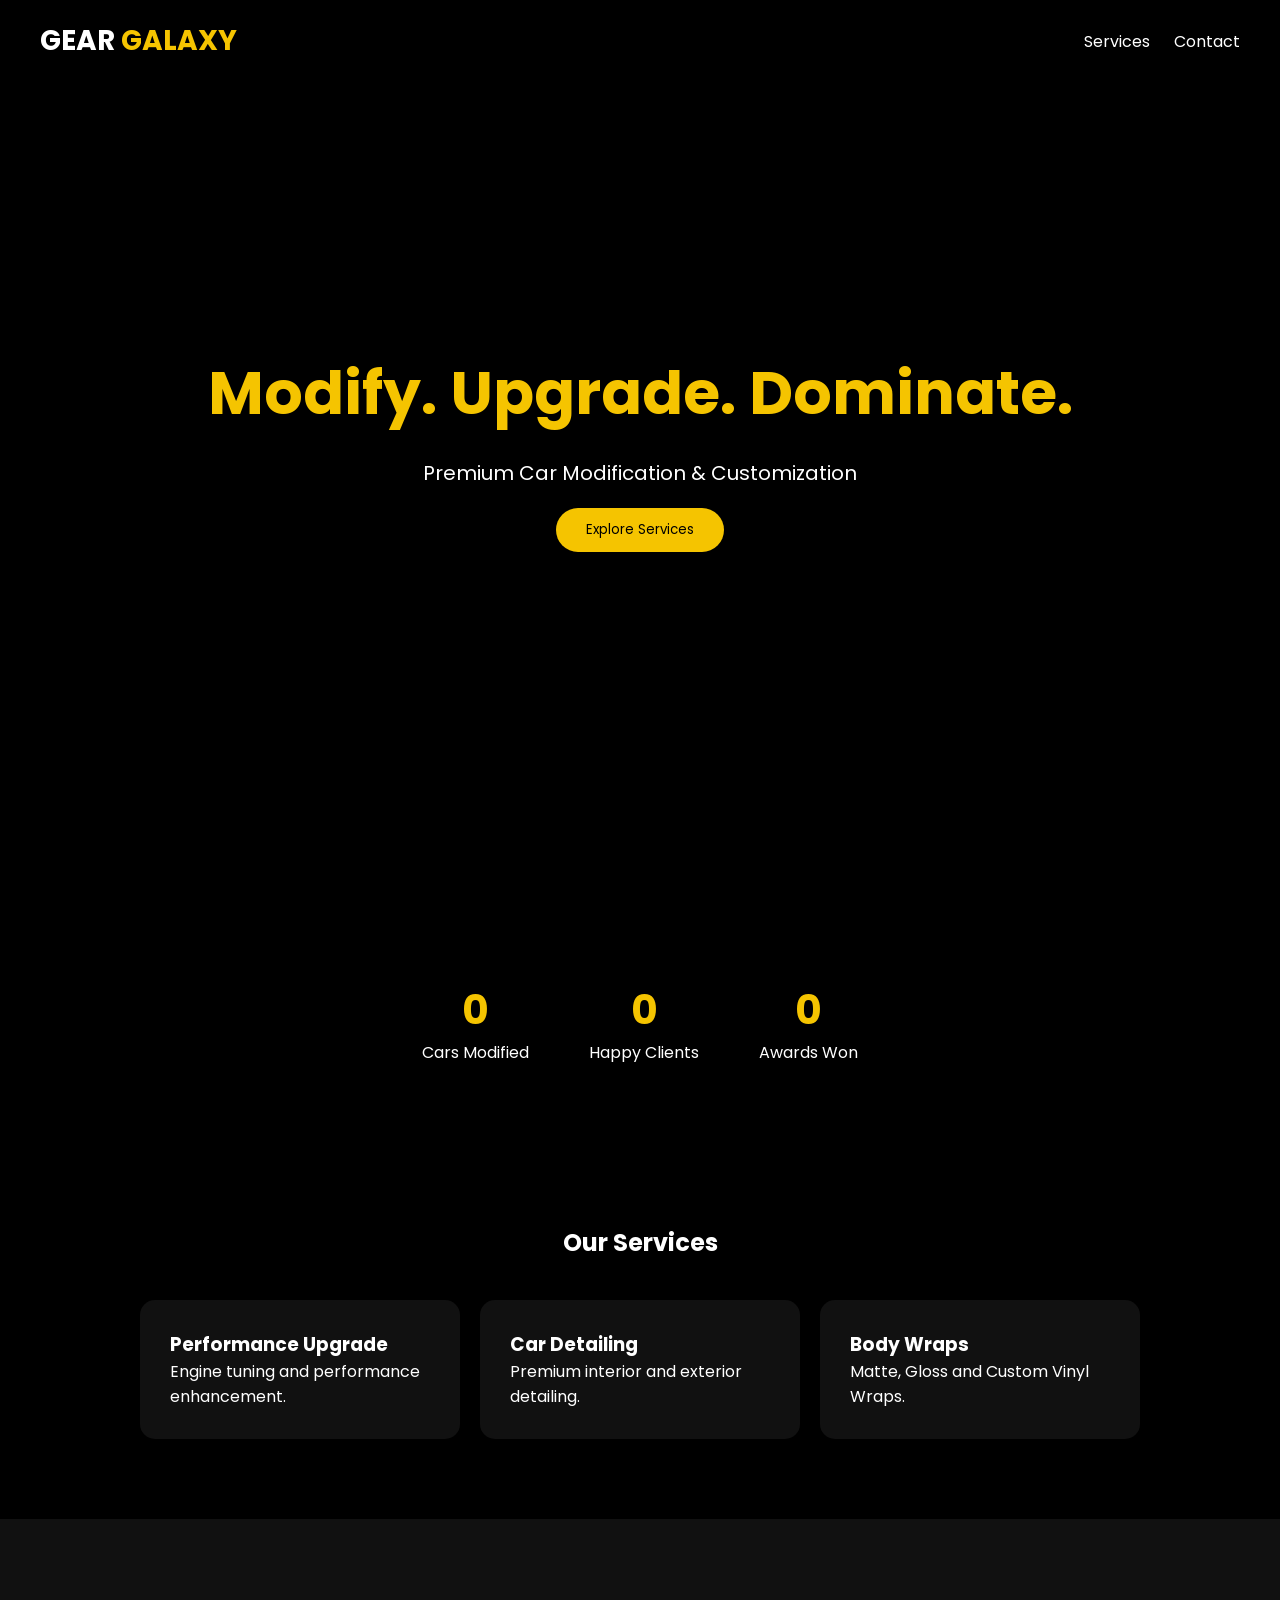
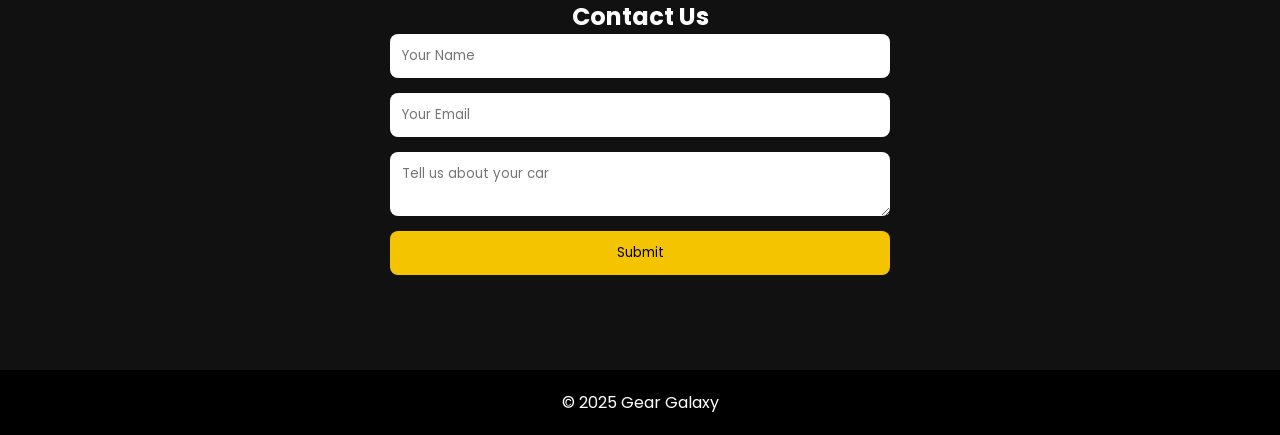
==== index.html @ 4fc6a2a3 "Rename Gear Galaxy.html to index.html" ====
<!DOCTYPE html>
<html lang="en">
<head>
<meta charset="UTF-8">
<meta name="viewport" content="width=device-width, initial-scale=1.0">
<title>Gear Galaxy</title>

<link href="https://fonts.googleapis.com/css2?family=Poppins:wght@300;400;600;700&display=swap" rel="stylesheet">
<link rel="stylesheet" href="style.css">
</head>

<body>

<header>
    <div class="logo">GEAR <span>GALAXY</span></div>

    <nav>
        <a href="#services">Services</a>
        <a href="#contact">Contact</a>
    </nav>
</header>

<section class="hero">
    <div class="hero-content">
        <h1>Modify. Upgrade. Dominate.</h1>
        <p>Premium Car Modification & Customization</p>
        <button onclick="scrollToServices()">Explore Services</button>
    </div>
</section>

<section class="stats">
    <div class="stat-box">
        <h2 class="counter" data-target="500">0</h2>
        <p>Cars Modified</p>
    </div>

    <div class="stat-box">
        <h2 class="counter" data-target="300">0</h2>
        <p>Happy Clients</p>
    </div>

    <div class="stat-box">
        <h2 class="counter" data-target="50">0</h2>
        <p>Awards Won</p>
    </div>
</section>

<section id="services" class="section">
    <h2>Our Services</h2>

    <div class="services">

        <div class="card">
            <h3>Performance Upgrade</h3>
            <p>Engine tuning and performance enhancement.</p>
        </div>

        <div class="card">
            <h3>Car Detailing</h3>
            <p>Premium interior and exterior detailing.</p>
        </div>

        <div class="card">
            <h3>Body Wraps</h3>
            <p>Matte, Gloss and Custom Vinyl Wraps.</p>
        </div>

    </div>
</section>

<section id="contact" class="contact">
    <h2>Contact Us</h2>

    <form id="contactForm">
        <input type="text" placeholder="Your Name" required>
        <input type="email" placeholder="Your Email" required>
        <textarea placeholder="Tell us about your car"></textarea>
        <button type="submit">Submit</button>
    </form>

    <p id="successMsg"></p>
</section>

<footer>
    © 2025 Gear Galaxy
</footer>

<script src="script.js"></script>

</body>
</html>
---- style.css ----
*{
margin:0;
padding:0;
box-sizing:border-box;
font-family:Poppins,sans-serif;
}

body{
background:#000;
color:white;
}

header{
position:fixed;
top:0;
width:100%;
display:flex;
justify-content:space-between;
align-items:center;
padding:20px 40px;
background:#000;
z-index:1000;
}

.logo{
font-size:28px;
font-weight:bold;
}

.logo span{
color:#f5c400;
}

nav a{
color:white;
text-decoration:none;
margin-left:20px;
}

.hero{
height:100vh;
display:flex;
justify-content:center;
align-items:center;
text-align:center;
background:linear-gradient(rgba(0,0,0,.6),rgba(0,0,0,.8)),
url("https://images.unsplash.com/photo-1503376780353-7e6692767b70");
background-size:cover;
background-position:center;
}

.hero h1{
font-size:60px;
color:#f5c400;
}

.hero p{
margin:20px 0;
font-size:20px;
}

.hero button{
padding:12px 30px;
border:none;
border-radius:30px;
background:#f5c400;
cursor:pointer;
}

.stats{
display:flex;
justify-content:center;
gap:60px;
padding:80px 20px;
text-align:center;
flex-wrap:wrap;
}

.stat-box h2{
font-size:40px;
color:#f5c400;
}

.section{
padding:80px 20px;
}

.section h2{
text-align:center;
margin-bottom:40px;
}

.services{
display:grid;
grid-template-columns:repeat(auto-fit,minmax(250px,1fr));
gap:20px;
max-width:1000px;
margin:auto;
}

.card{
background:#111;
padding:30px;
border-radius:15px;
transition:.3s;
}

.card:hover{
transform:translateY(-10px);
box-shadow:0 0 20px #f5c400;
}

.contact{
padding:80px 20px;
text-align:center;
background:#111;
}

#contactForm{
max-width:500px;
margin:auto;
display:flex;
flex-direction:column;
gap:15px;
}

#contactForm input,
#contactForm textarea{
padding:12px;
border:none;
border-radius:8px;
}

#contactForm button{
padding:12px;
background:#f5c400;
border:none;
border-radius:8px;
cursor:pointer;
}

footer{
text-align:center;
padding:20px;
}

#successMsg{
color:lime;
margin-top:15px;
}
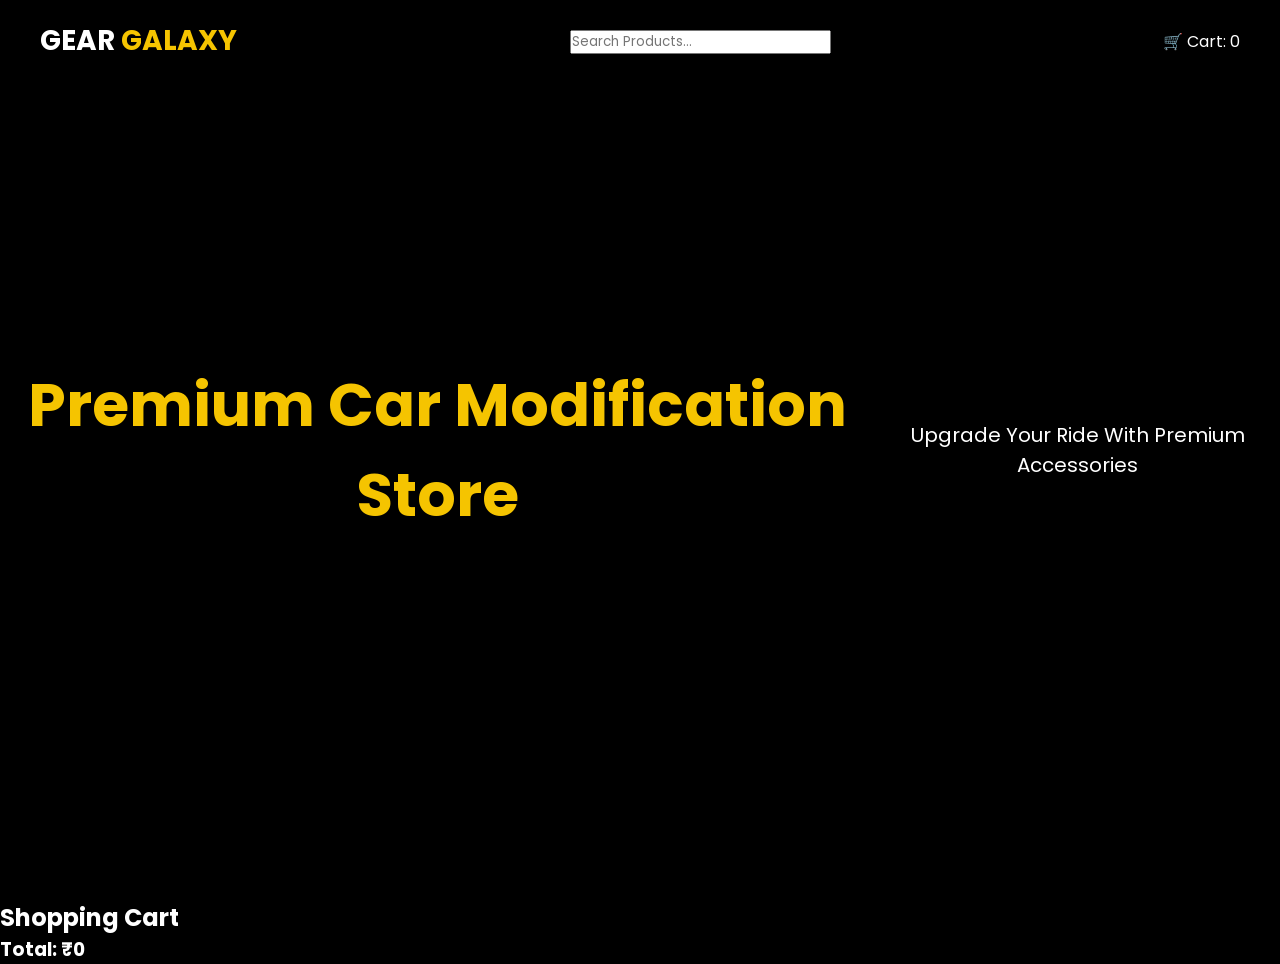
==== commit 5ed1c207: "Update index.html" ====
--- a/index.html
+++ b/index.html
@@ -3,87 +3,52 @@
 <head>
 <meta charset="UTF-8">
 <meta name="viewport" content="width=device-width, initial-scale=1.0">
-<title>Gear Galaxy</title>
+<title>Gear Galaxy Store</title>
 
-<link href="https://fonts.googleapis.com/css2?family=Poppins:wght@300;400;600;700&display=swap" rel="stylesheet">
 <link rel="stylesheet" href="style.css">
+
+<link href="https://fonts.googleapis.com/css2?family=Poppins:wght@300;400;500;600;700&display=swap" rel="stylesheet">
 </head>
 
 <body>
 
 <header>
-    <div class="logo">GEAR <span>GALAXY</span></div>
 
-    <nav>
-        <a href="#services">Services</a>
-        <a href="#contact">Contact</a>
-    </nav>
+<div class="logo">
+GEAR <span>GALAXY</span>
+</div>
+
+<div class="search-box">
+<input type="text" id="search" placeholder="Search Products...">
+</div>
+
+<div class="cart">
+🛒 Cart: <span id="cart-count">0</span>
+</div>
+
 </header>
 
 <section class="hero">
-    <div class="hero-content">
-        <h1>Modify. Upgrade. Dominate.</h1>
-        <p>Premium Car Modification & Customization</p>
-        <button onclick="scrollToServices()">Explore Services</button>
-    </div>
+
+<h1>Premium Car Modification Store</h1>
+
+<p>Upgrade Your Ride With Premium Accessories</p>
+
 </section>
 
-<section class="stats">
-    <div class="stat-box">
-        <h2 class="counter" data-target="500">0</h2>
-        <p>Cars Modified</p>
-    </div>
+<section class="products" id="product-container">
 
-    <div class="stat-box">
-        <h2 class="counter" data-target="300">0</h2>
-        <p>Happy Clients</p>
-    </div>
-
-    <div class="stat-box">
-        <h2 class="counter" data-target="50">0</h2>
-        <p>Awards Won</p>
-    </div>
 </section>
 
-<section id="services" class="section">
-    <h2>Our Services</h2>
+<section class="cart-section">
 
-    <div class="services">
+<h2>Shopping Cart</h2>
 
-        <div class="card">
-            <h3>Performance Upgrade</h3>
-            <p>Engine tuning and performance enhancement.</p>
-        </div>
+<div id="cart-items"></div>
 
-        <div class="card">
-            <h3>Car Detailing</h3>
-            <p>Premium interior and exterior detailing.</p>
-        </div>
+<h3>Total: ₹<span id="total">0</span></h3>
 
-        <div class="card">
-            <h3>Body Wraps</h3>
-            <p>Matte, Gloss and Custom Vinyl Wraps.</p>
-        </div>
-
-    </div>
 </section>
-
-<section id="contact" class="contact">
-    <h2>Contact Us</h2>
-
-    <form id="contactForm">
-        <input type="text" placeholder="Your Name" required>
-        <input type="email" placeholder="Your Email" required>
-        <textarea placeholder="Tell us about your car"></textarea>
-        <button type="submit">Submit</button>
-    </form>
-
-    <p id="successMsg"></p>
-</section>
-
-<footer>
-    © 2025 Gear Galaxy
-</footer>
 
 <script src="script.js"></script>
 
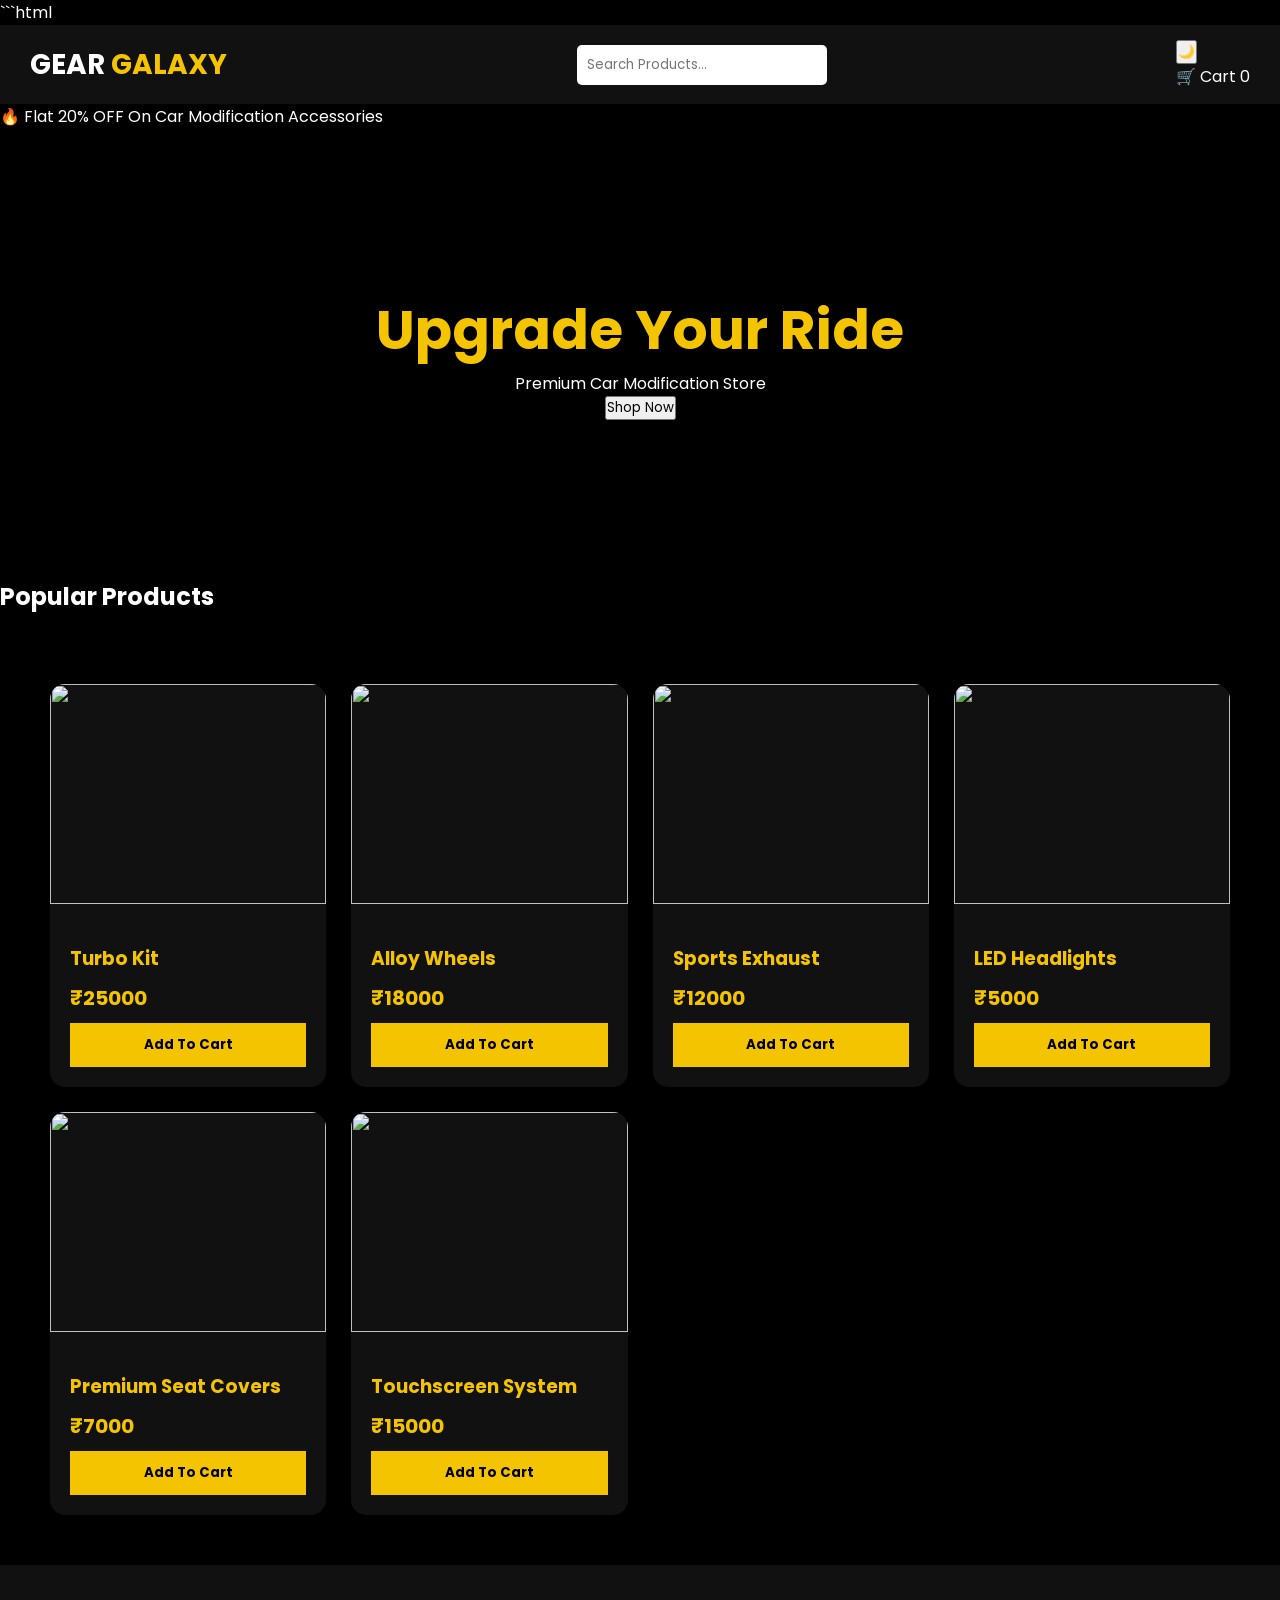
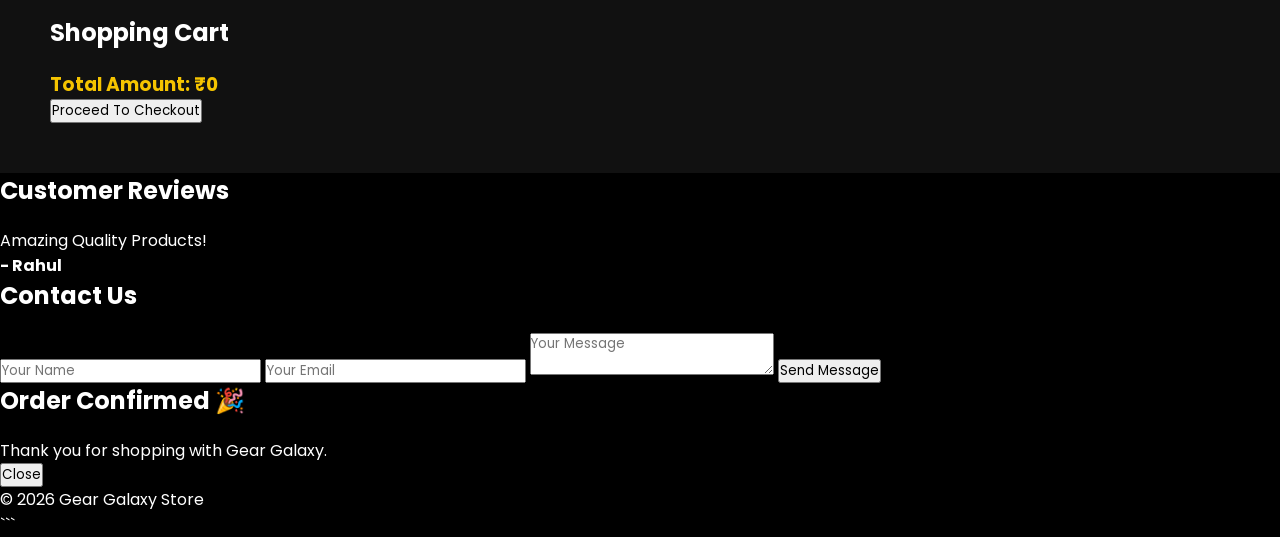
==== commit e034372c: "Update index.html" ====
--- a/index.html
+++ b/index.html
@@ -1,3 +1,4 @@
+```html
 <!DOCTYPE html>
 <html lang="en">
 <head>
@@ -12,6 +13,8 @@
 
 <body>
 
+<!-- HEADER -->
+
 <header>
 
 <div class="logo">
@@ -19,38 +22,193 @@
 </div>
 
 <div class="search-box">
-<input type="text" id="search" placeholder="Search Products...">
-</div>
-
-<div class="cart">
-🛒 Cart: <span id="cart-count">0</span>
+<input
+type="text"
+id="search"
+placeholder="Search Products...">
+</div>
+
+<div class="header-buttons">
+
+<button id="themeBtn">
+🌙
+</button>
+
+<div class="cart-icon">
+🛒 Cart
+<span id="cart-count">0</span>
+</div>
+
 </div>
 
 </header>
 
+<!-- OFFER BANNER -->
+
+<section class="offer-banner">
+
+🔥 Flat 20% OFF On Car Modification Accessories
+
+</section>
+
+<!-- HERO -->
+
 <section class="hero">
 
-<h1>Premium Car Modification Store</h1>
-
-<p>Upgrade Your Ride With Premium Accessories</p>
-
-</section>
-
-<section class="products" id="product-container">
-
-</section>
+<div class="hero-content">
+
+<h1>
+Upgrade Your Ride
+</h1>
+
+<p>
+Premium Car Modification Store
+</p>
+
+<button>
+Shop Now
+</button>
+
+</div>
+
+</section>
+
+<!-- PRODUCTS -->
+
+<section class="products-section">
+
+<h2>
+Popular Products
+</h2>
+
+<div
+class="products"
+id="product-container">
+
+</div>
+
+</section>
+
+<!-- CART -->
 
 <section class="cart-section">
 
-<h2>Shopping Cart</h2>
-
-<div id="cart-items"></div>
-
-<h3>Total: ₹<span id="total">0</span></h3>
-
-</section>
+<h2>
+Shopping Cart
+</h2>
+
+<div id="cart-items">
+
+</div>
+
+<div class="cart-summary">
+
+<h3>
+Total Amount:
+₹<span id="total">0</span>
+</h3>
+
+<button id="checkoutBtn">
+Proceed To Checkout
+</button>
+
+</div>
+
+</section>
+
+<!-- REVIEWS -->
+
+<section class="reviews">
+
+<h2>
+Customer Reviews
+</h2>
+
+<div class="review-box">
+
+<p id="reviewText">
+Amazing Quality Products!
+</p>
+
+<h4 id="reviewName">
+- Rahul
+</h4>
+
+</div>
+
+</section>
+
+<!-- CONTACT -->
+
+<section class="contact">
+
+<h2>
+Contact Us
+</h2>
+
+<form id="contactForm">
+
+<input
+type="text"
+placeholder="Your Name"
+required>
+
+<input
+type="email"
+placeholder="Your Email"
+required>
+
+<textarea
+placeholder="Your Message"
+required>
+</textarea>
+
+<button type="submit">
+Send Message
+</button>
+
+</form>
+
+<p id="successMsg"></p>
+
+</section>
+
+<!-- CHECKOUT MODAL -->
+
+<div
+class="modal"
+id="checkoutModal">
+
+<div class="modal-content">
+
+<h2>
+Order Confirmed 🎉
+</h2>
+
+<p>
+Thank you for shopping with Gear Galaxy.
+</p>
+
+<button id="closeModal">
+Close
+</button>
+
+</div>
+
+</div>
+
+<!-- FOOTER -->
+
+<footer>
+
+<p>
+© 2026 Gear Galaxy Store
+</p>
+
+</footer>
 
 <script src="script.js"></script>
 
 </body>
 </html>
+```
--- a/style.css
+++ b/style.css
@@ -11,15 +11,14 @@
 }
 
 header{
-position:fixed;
-top:0;
-width:100%;
+background:#111;
+padding:15px 30px;
 display:flex;
 justify-content:space-between;
 align-items:center;
-padding:20px 40px;
-background:#000;
-z-index:1000;
+position:sticky;
+top:0;
+z-index:100;
 }
 
 .logo{
@@ -31,78 +30,51 @@
 color:#f5c400;
 }
 
-nav a{
-color:white;
-text-decoration:none;
-margin-left:20px;
+.search-box input{
+padding:10px;
+width:250px;
+border:none;
+border-radius:5px;
+}
+
+.cart{
+font-size:18px;
+font-weight:bold;
 }
 
 .hero{
-height:100vh;
+height:50vh;
 display:flex;
+flex-direction:column;
 justify-content:center;
 align-items:center;
 text-align:center;
-background:linear-gradient(rgba(0,0,0,.6),rgba(0,0,0,.8)),
+
+background:
+linear-gradient(rgba(0,0,0,.6),rgba(0,0,0,.7)),
 url("https://images.unsplash.com/photo-1503376780353-7e6692767b70");
+
 background-size:cover;
 background-position:center;
 }
 
 .hero h1{
-font-size:60px;
+font-size:55px;
 color:#f5c400;
 }
 
-.hero p{
-margin:20px 0;
-font-size:20px;
-}
-
-.hero button{
-padding:12px 30px;
-border:none;
-border-radius:30px;
-background:#f5c400;
-cursor:pointer;
-}
-
-.stats{
-display:flex;
-justify-content:center;
-gap:60px;
-padding:80px 20px;
-text-align:center;
-flex-wrap:wrap;
-}
-
-.stat-box h2{
-font-size:40px;
-color:#f5c400;
-}
-
-.section{
-padding:80px 20px;
-}
-
-.section h2{
-text-align:center;
-margin-bottom:40px;
-}
-
-.services{
+.products{
+padding:50px;
 display:grid;
 grid-template-columns:repeat(auto-fit,minmax(250px,1fr));
-gap:20px;
-max-width:1000px;
-margin:auto;
+gap:25px;
 }
 
 .card{
 background:#111;
-padding:30px;
 border-radius:15px;
-transition:.3s;
+overflow:hidden;
+transition:.4s;
 }
 
 .card:hover{
@@ -110,41 +82,54 @@
 box-shadow:0 0 20px #f5c400;
 }
 
-.contact{
-padding:80px 20px;
-text-align:center;
+.card img{
+width:100%;
+height:220px;
+object-fit:cover;
+}
+
+.card-content{
+padding:20px;
+}
+
+.card h3{
+margin-bottom:10px;
+}
+
+.price{
+color:#f5c400;
+font-size:20px;
+font-weight:bold;
+margin:10px 0;
+}
+
+.card button{
+width:100%;
+padding:12px;
+border:none;
+background:#f5c400;
+cursor:pointer;
+font-weight:bold;
+}
+
+.cart-section{
+padding:50px;
 background:#111;
 }
 
-#contactForm{
-max-width:500px;
-margin:auto;
+.cart-item{
 display:flex;
-flex-direction:column;
-gap:15px;
+justify-content:space-between;
+margin:10px 0;
+padding:10px;
+border-bottom:1px solid #333;
 }
 
-#contactForm input,
-#contactForm textarea{
-padding:12px;
-border:none;
-border-radius:8px;
+h2{
+margin-bottom:20px;
 }
 
-#contactForm button{
-padding:12px;
-background:#f5c400;
-border:none;
-border-radius:8px;
-cursor:pointer;
+h3{
+margin-top:20px;
+color:#f5c400;
 }
-
-footer{
-text-align:center;
-padding:20px;
-}
-
-#successMsg{
-color:lime;
-margin-top:15px;
-}
